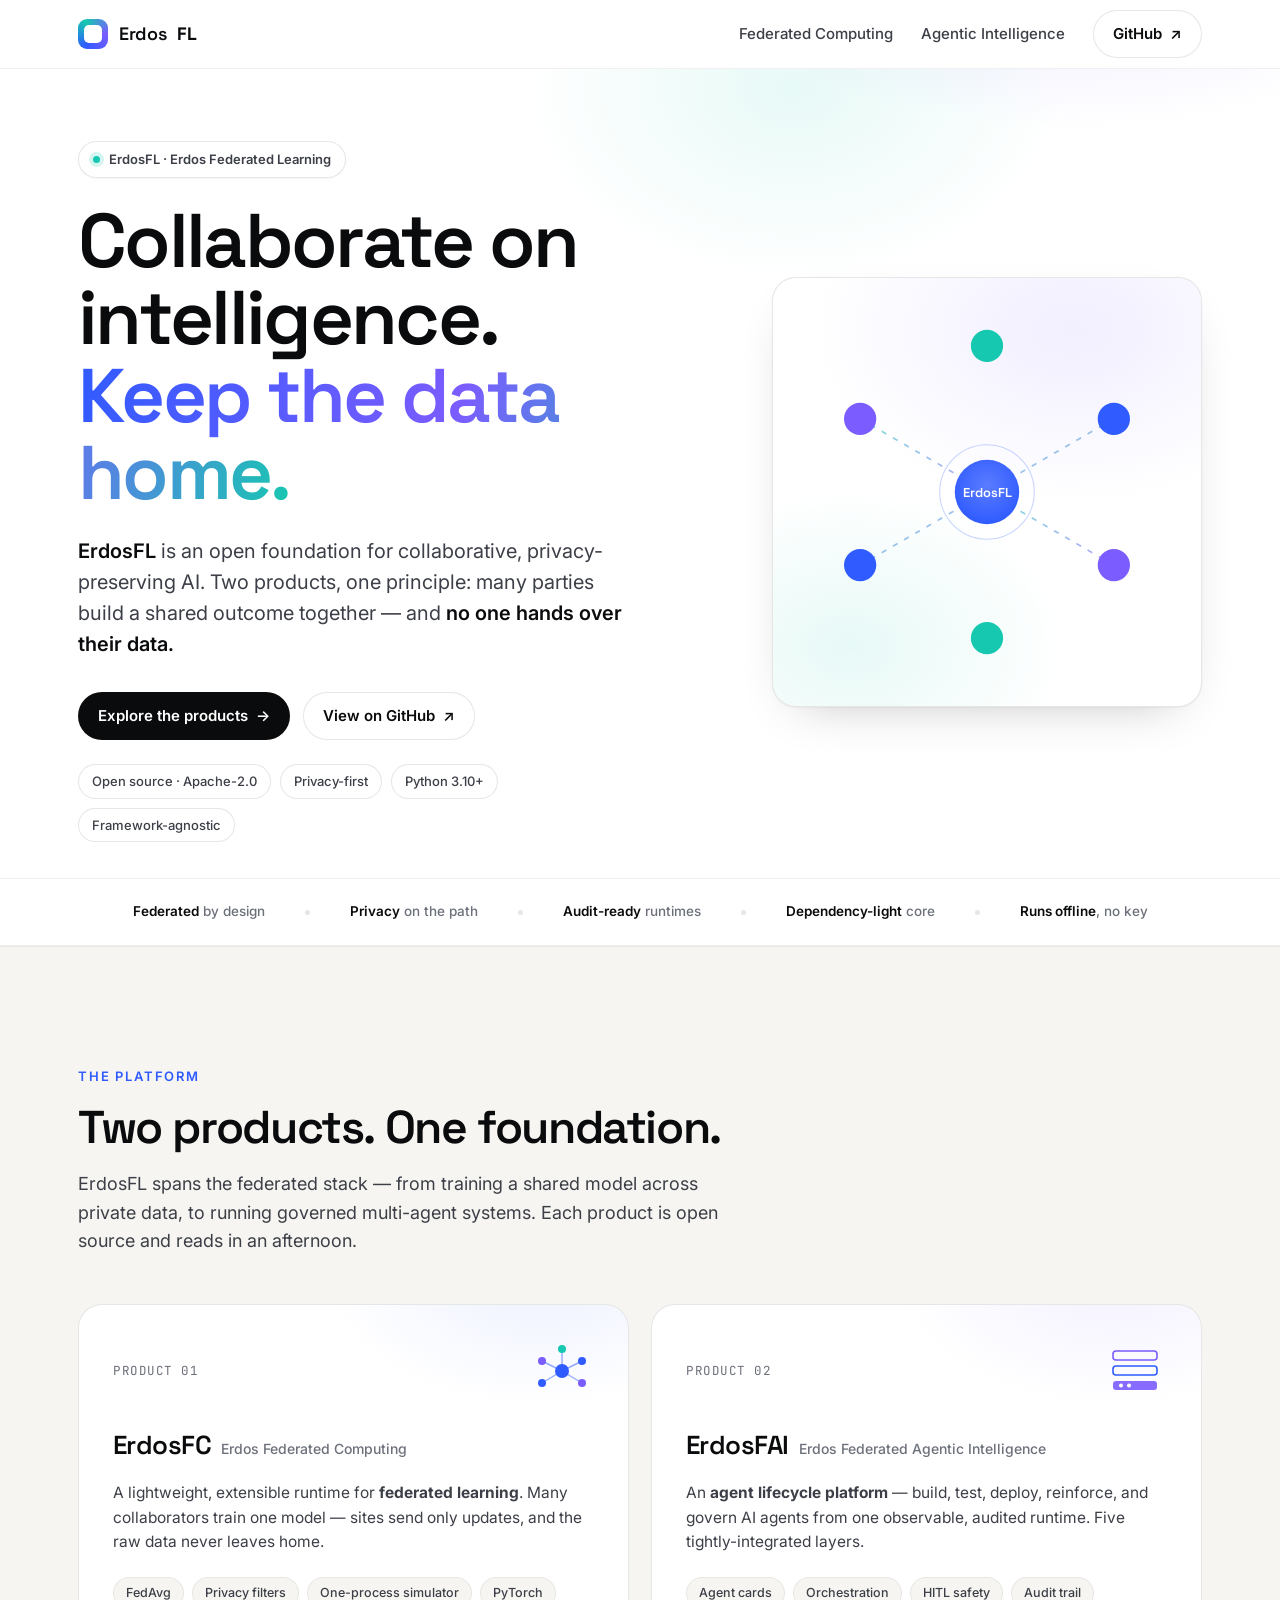
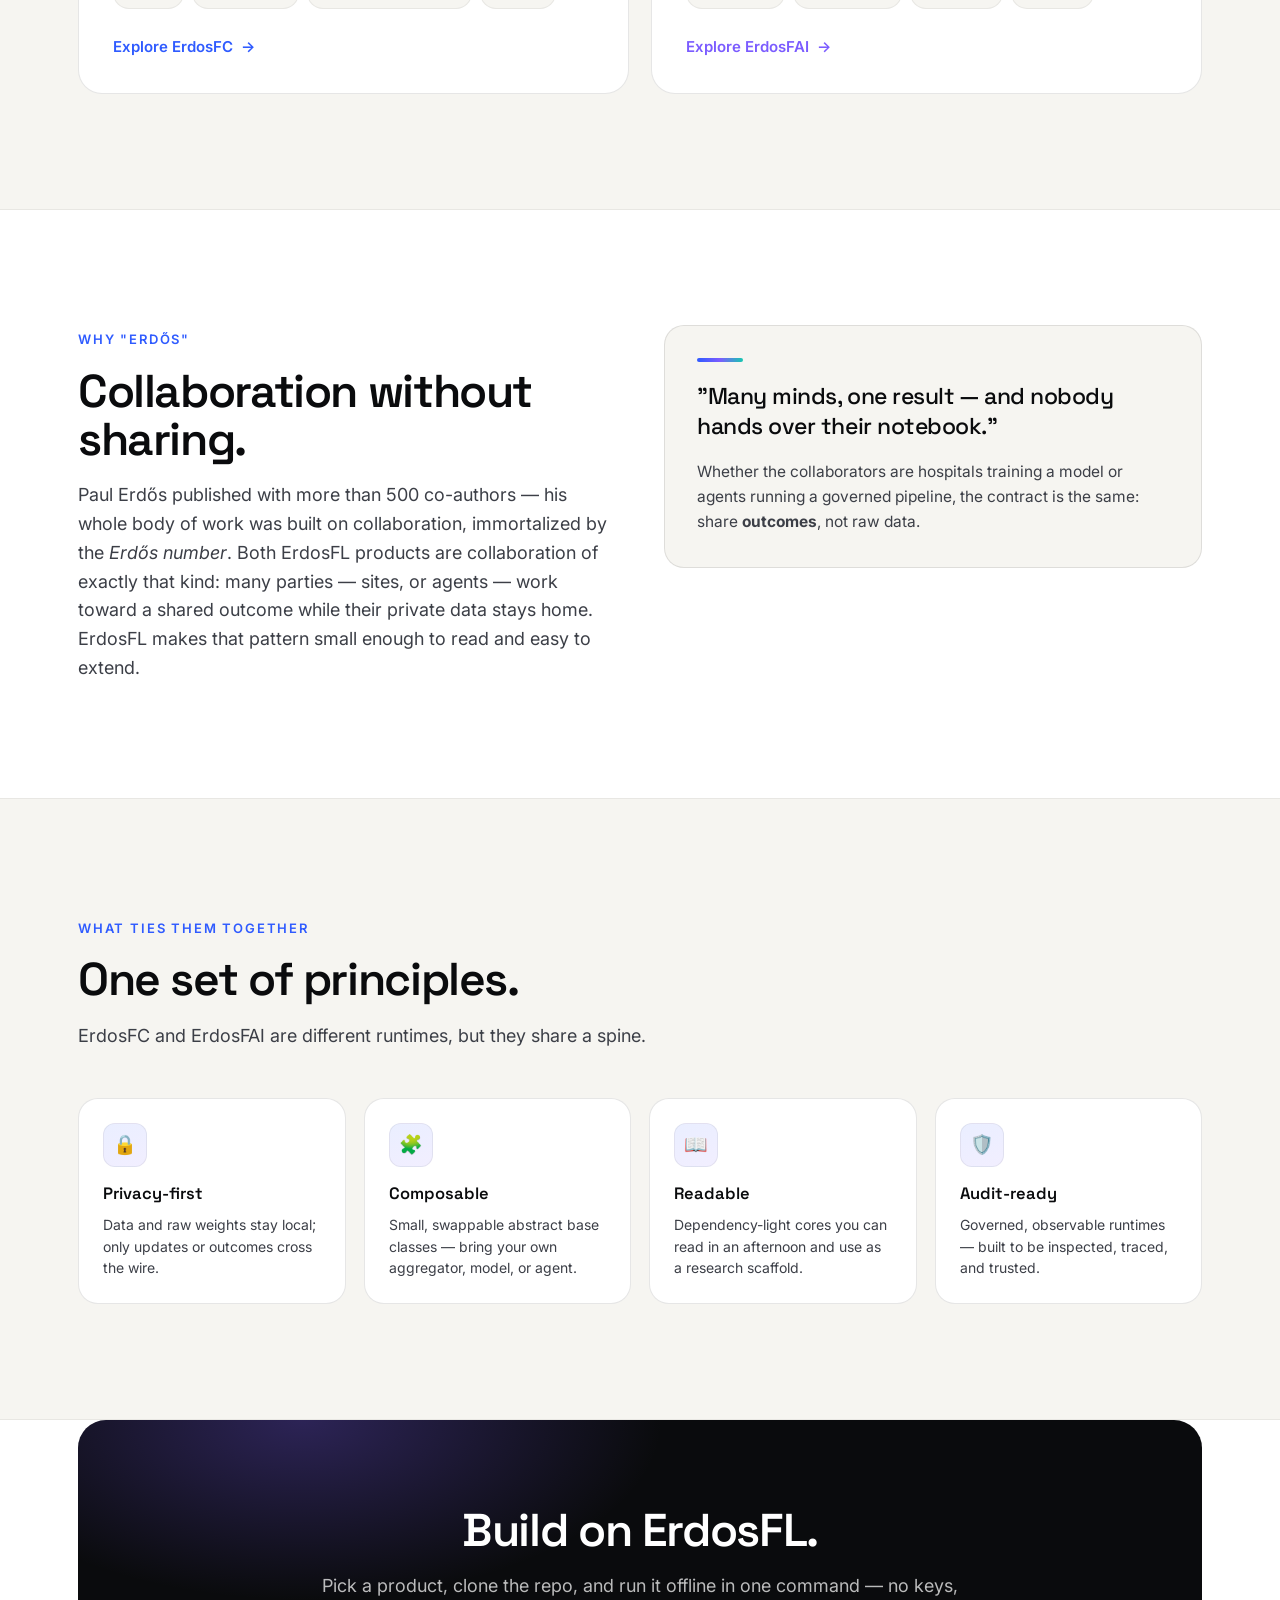
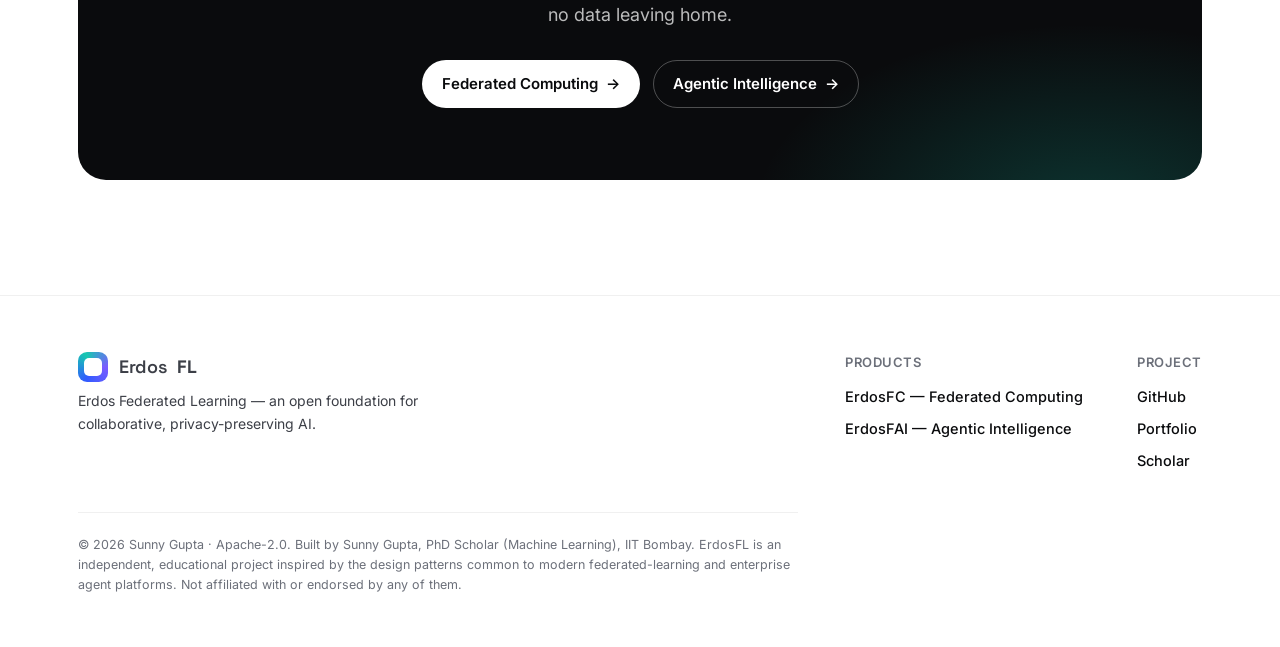
==== web-home/index.html @ 4551e3f7 "Unify the sites under one ErdosFL umbrella Restructure the two standalone sites into a single ErdosF" ====
<!DOCTYPE html>
<html lang="en">
<head>
<meta charset="utf-8">
<meta name="viewport" content="width=device-width, initial-scale=1">
<title>ErdosFL — Erdos Federated Learning · collaborative, privacy-preserving AI</title>
<meta name="description" content="ErdosFL (Erdos Federated Learning) is an open platform for collaborative, privacy-preserving AI. Two products: ErdosFC, a federated-learning runtime, and ErdosFAI, an agentic-intelligence platform. By Sunny Gupta.">
<link rel="preconnect" href="https://fonts.googleapis.com">
<link rel="preconnect" href="https://fonts.gstatic.com" crossorigin>
<link href="https://fonts.googleapis.com/css2?family=Inter:wght@400;500;600;700&family=Space+Grotesk:wght@400;500;600;700&family=JetBrains+Mono:wght@400;500&display=swap" rel="stylesheet">
<style>
  :root{
    --bg:#ffffff; --paper:#f6f5f1; --paper2:#efeee9;
    --ink:#0a0b0d; --ink2:#3c3f47; --muted:#6c707a;
    --line:rgba(10,11,13,.10); --line2:rgba(10,11,13,.06);
    --code:#0c0e16; --code-ink:#dbe3ff;
    --g1:#2f5bff; --g2:#7b5cff; --g3:#16c8b0;
    --maxw:1180px; --radius:20px;
    --shadow:0 1px 2px rgba(10,11,13,.04),0 18px 50px -28px rgba(10,11,13,.30);
  }
  *{box-sizing:border-box}
  html{scroll-behavior:smooth;-webkit-text-size-adjust:100%}
  body{
    margin:0; background:var(--bg); color:var(--ink);
    font-family:Inter,system-ui,-apple-system,"Segoe UI",Roboto,sans-serif;
    line-height:1.6; font-size:17px; -webkit-font-smoothing:antialiased; text-rendering:optimizeLegibility;
  }
  a{color:inherit;text-decoration:none}
  ::selection{background:rgba(47,91,255,.18)}
  .wrap{max-width:var(--maxw);margin:0 auto;padding:0 28px}
  code,kbd{font-family:"JetBrains Mono",ui-monospace,SFMono-Regular,Menlo,monospace}
  h1,h2,h3,.brand{font-family:"Space Grotesk",Inter,sans-serif}

  /* nav */
  nav{position:sticky;top:0;z-index:40;background:rgba(255,255,255,.72);
      backdrop-filter:saturate(180%) blur(14px);border-bottom:1px solid var(--line2)}
  .nav{display:flex;align-items:center;justify-content:space-between;height:68px}
  .brand{display:flex;align-items:center;gap:11px;font-weight:600;font-size:18px;letter-spacing:-.02em}
  .brand .mark{width:30px;height:30px;border-radius:9px;position:relative;overflow:hidden;
     background:conic-gradient(from 210deg,var(--g1),var(--g3),var(--g2),var(--g1))}
  .brand .mark::after{content:"";position:absolute;inset:6px;border-radius:5px;background:#fff}
  .brand b{font-weight:700}
  .nav-links{display:flex;gap:28px;align-items:center;font-size:15px;color:var(--ink2);font-weight:500}
  .nav-links a:not(.btn):hover{color:var(--ink)}
  .nav-links a.active{color:var(--ink)}
  .btn{display:inline-flex;align-items:center;gap:8px;padding:11px 19px;border-radius:999px;
     font-weight:600;font-size:15px;transition:.18s ease;cursor:pointer;border:1px solid transparent;font-family:Inter,sans-serif}
  .btn .arr{transition:transform .18s ease}
  .btn:hover .arr{transform:translateX(3px)}
  .btn.primary{background:var(--ink);color:#fff}
  .btn.primary:hover{background:#23262e;transform:translateY(-1px);box-shadow:0 12px 24px -10px rgba(10,11,13,.5)}
  .btn.ghost{border-color:var(--line);color:var(--ink);background:#fff}
  .btn.ghost:hover{border-color:var(--ink);background:var(--paper)}

  /* hero */
  header.hero{position:relative;overflow:hidden;padding:72px 0 36px}
  .hero::before{content:"";position:absolute;inset:-20% -10% auto -10%;height:600px;z-index:-1;
     background:radial-gradient(620px 320px at 78% 4%,rgba(123,92,255,.16),transparent 62%),
                radial-gradient(560px 320px at 8% -4%,rgba(47,91,255,.12),transparent 60%),
                radial-gradient(420px 300px at 60% 30%,rgba(22,200,176,.10),transparent 64%)}
  .hero-grid{display:grid;grid-template-columns:1.08fr .92fr;gap:56px;align-items:center}
  .pill{display:inline-flex;align-items:center;gap:9px;font-size:13px;font-weight:600;color:var(--ink2);
     background:#fff;border:1px solid var(--line);padding:7px 14px;border-radius:999px;box-shadow:var(--shadow)}
  .pill .d{width:7px;height:7px;border-radius:50%;background:var(--g3);box-shadow:0 0 0 4px rgba(22,200,176,.18)}
  h1{font-size:clamp(42px,6.4vw,76px);line-height:1.02;margin:24px 0 0;font-weight:600;letter-spacing:-.035em}
  h1 .grad{background:linear-gradient(108deg,var(--g1),var(--g2) 55%,var(--g3));
     -webkit-background-clip:text;background-clip:text;color:transparent}
  .lede{font-size:clamp(17px,2vw,20px);color:var(--ink2);max-width:560px;margin:24px 0 0;line-height:1.55}
  .lede strong{color:var(--ink);font-weight:600}
  .cta{display:flex;gap:13px;flex-wrap:wrap;margin:32px 0 0}
  .badges{display:flex;gap:9px;margin-top:24px;flex-wrap:wrap}
  .badge{font-size:13px;font-weight:500;color:var(--ink2);background:#fff;border:1px solid var(--line);border-radius:999px;padding:6px 13px}

  /* hero figure */
  .figure{position:relative;aspect-ratio:1/1;max-width:430px;width:100%;margin-left:auto}
  .figure .card3d{position:absolute;inset:0;border-radius:24px;background:#fff;border:1px solid var(--line);box-shadow:var(--shadow);overflow:hidden}
  .figure .card3d::before{content:"";position:absolute;inset:0;
     background:radial-gradient(420px 280px at 70% 12%,rgba(123,92,255,.10),transparent 62%),
                radial-gradient(360px 260px at 18% 86%,rgba(22,200,176,.10),transparent 60%)}
  .figure svg{position:absolute;inset:0;width:100%;height:100%}
  .pulse{transform-origin:center;animation:pulse 3.4s ease-in-out infinite}
  @keyframes pulse{0%,100%{opacity:.45}50%{opacity:1}}
  .edge{stroke:url(#eg);stroke-width:1.6;opacity:.55;stroke-dasharray:5 7;animation:flow 8s linear infinite}
  @keyframes flow{to{stroke-dashoffset:-120}}

  /* strip */
  .strip{border-top:1px solid var(--line2);border-bottom:1px solid var(--line2);background:var(--bg)}
  .strip .wrap{display:flex;flex-wrap:wrap;gap:14px 40px;align-items:center;justify-content:center;
     padding:22px 28px;color:var(--muted);font-size:13.5px;font-weight:500}
  .strip b{color:var(--ink);font-weight:600}
  .strip .sep{width:5px;height:5px;border-radius:50%;background:var(--line)}

  /* sections */
  section{padding:clamp(72px,9vw,118px) 0}
  .eyebrow{display:inline-block;color:var(--g1);font-weight:600;font-size:13px;letter-spacing:.14em;text-transform:uppercase}
  h2{font-size:clamp(28px,4vw,46px);margin:14px 0 0;font-weight:600;letter-spacing:-.03em;line-height:1.05}
  .sub{color:var(--ink2);max-width:660px;margin:18px 0 0;font-size:clamp(16px,1.6vw,18px);line-height:1.6}

  /* products */
  #products{background:var(--paper);border-top:1px solid var(--line2);border-bottom:1px solid var(--line2)}
  .prod-grid{display:grid;grid-template-columns:1fr 1fr;gap:22px;margin-top:48px}
  .product{background:#fff;border:1px solid var(--line);border-radius:24px;padding:34px;display:flex;flex-direction:column;
     transition:.2s ease;position:relative;overflow:hidden}
  .product:hover{transform:translateY(-5px);box-shadow:var(--shadow)}
  .product .glow{position:absolute;inset:0;opacity:.7;pointer-events:none}
  .p-fc .glow{background:radial-gradient(360px 220px at 84% -8%,rgba(47,91,255,.12),transparent 60%)}
  .p-fai .glow{background:radial-gradient(360px 220px at 84% -8%,rgba(123,92,255,.13),transparent 60%)}
  .product>*{position:relative}
  .p-top{display:flex;align-items:center;justify-content:space-between;gap:14px}
  .p-no{font-family:"JetBrains Mono",monospace;font-size:12.5px;color:var(--muted);letter-spacing:.04em}
  .p-vis{width:64px;height:64px}
  .p-name{display:flex;align-items:baseline;gap:10px;margin-top:22px;flex-wrap:wrap}
  .p-name h3{font-size:26px;font-weight:600;letter-spacing:-.02em;margin:0}
  .p-name .full{color:var(--muted);font-size:14px;font-weight:500}
  .product p{color:var(--ink2);font-size:15.5px;line-height:1.6;margin:14px 0 0}
  .p-tags{display:flex;flex-wrap:wrap;gap:8px;margin:22px 0 0}
  .p-tags span{font-size:12.5px;font-weight:500;color:var(--ink2);background:var(--paper);border:1px solid var(--line2);border-radius:999px;padding:5px 12px}
  .p-cta{margin-top:26px;display:inline-flex;align-items:center;gap:8px;font-weight:600;font-size:15px;color:var(--ink)}
  .p-cta .arr{transition:transform .18s ease}
  .product:hover .p-cta .arr{transform:translateX(4px)}
  .p-cta.fc{color:var(--g1)} .p-cta.fai{color:var(--g2)}

  /* why */
  .two{display:grid;grid-template-columns:1fr 1fr;gap:48px;align-items:start}
  .why-quote{background:var(--paper);border:1px solid var(--line);border-radius:var(--radius);padding:32px}
  .why-quote blockquote{margin:0;font-family:"Space Grotesk",sans-serif;font-size:23px;line-height:1.3;letter-spacing:-.02em;font-weight:500}
  .why-quote .bar{width:46px;height:4px;border-radius:4px;margin-bottom:20px;background:linear-gradient(90deg,var(--g1),var(--g2),var(--g3))}
  .why-quote p{margin:18px 0 0;color:var(--ink2);font-size:15.5px;line-height:1.6}
  em{font-style:italic}

  /* principles */
  #principles{background:var(--paper);border-top:1px solid var(--line2);border-bottom:1px solid var(--line2)}
  .grid4{display:grid;grid-template-columns:repeat(4,1fr);gap:18px;margin-top:48px}
  .pcard{background:#fff;border:1px solid var(--line);border-radius:var(--radius);padding:24px;transition:.2s}
  .pcard:hover{transform:translateY(-4px);box-shadow:var(--shadow)}
  .pcard .ic{width:44px;height:44px;border-radius:12px;display:grid;place-items:center;margin-bottom:14px;font-size:19px;
     background:linear-gradient(160deg,rgba(47,91,255,.10),rgba(123,92,255,.10));border:1px solid var(--line2)}
  .pcard h3{margin:0 0 6px;font-size:16.5px;font-weight:600}
  .pcard p{margin:0;color:var(--ink2);font-size:14px;line-height:1.55}

  /* CTA band */
  .band{position:relative;overflow:hidden;background:var(--ink);color:#fff;border-radius:28px;padding:clamp(44px,6vw,72px);text-align:center}
  .band::before{content:"";position:absolute;inset:0;
     background:radial-gradient(600px 300px at 20% 0%,rgba(123,92,255,.30),transparent 60%),
                radial-gradient(560px 320px at 90% 110%,rgba(22,200,176,.22),transparent 60%)}
  .band>*{position:relative}
  .band h2{color:#fff}
  .band .sub{color:rgba(255,255,255,.72);margin-left:auto;margin-right:auto}
  .band .cta{justify-content:center;margin-top:30px}
  .band .btn.ghost{background:transparent;border-color:rgba(255,255,255,.28);color:#fff}
  .band .btn.ghost:hover{background:rgba(255,255,255,.10);border-color:rgba(255,255,255,.5)}
  .band .btn.primary{background:#fff;color:var(--ink)}
  .band .btn.primary:hover{background:#f0f0f0}

  /* footer */
  footer{border-top:1px solid var(--line2);padding:56px 0 40px;color:var(--ink2);font-size:14.5px}
  .foot{display:flex;justify-content:space-between;gap:24px;flex-wrap:wrap;align-items:flex-start}
  .foot .fb b{font-family:"Space Grotesk",sans-serif;font-weight:700}
  .foot .fb p{margin:8px 0 0;color:var(--ink2);max-width:380px;font-size:14px}
  .foot-cols{display:flex;gap:54px;flex-wrap:wrap}
  .foot-col h4{margin:0 0 12px;font-size:13px;letter-spacing:.04em;color:var(--muted);font-weight:600;text-transform:uppercase}
  .foot-col a{display:block;color:var(--ink);font-weight:500;margin-bottom:9px}
  .foot-col a:hover{color:var(--g1)}
  .disclaimer{font-size:12.5px;color:var(--muted);margin-top:30px;max-width:720px;line-height:1.6;border-top:1px solid var(--line2);padding-top:22px}

  @media(max-width:900px){
    .hero-grid{grid-template-columns:1fr;gap:40px}.figure{order:-1;max-width:320px;margin:0 auto}
    .prod-grid{grid-template-columns:1fr}.two{grid-template-columns:1fr;gap:28px}.grid4{grid-template-columns:1fr 1fr}
    .nav-links a:not(.btn){display:none}
  }
  @media(max-width:560px){.grid4{grid-template-columns:1fr}.wrap{padding:0 20px}}
  @media(prefers-reduced-motion:reduce){*{animation:none!important}}
</style>
</head>
<body>

<nav><div class="wrap nav">
  <a class="brand" href="./"><span class="mark"></span> Erdos<b>FL</b></a>
  <div class="nav-links">
    <a href="fc/">Federated Computing</a>
    <a href="fai/">Agentic Intelligence</a>
    <a class="btn ghost" href="https://github.com/sunnyinAI/ErdosFC" target="_blank" rel="noopener">GitHub <span class="arr">↗</span></a>
  </div>
</div></nav>

<a id="top"></a>
<header class="hero"><div class="wrap hero-grid">
  <div>
    <span class="pill"><span class="d"></span> ErdosFL · Erdos Federated Learning</span>
    <h1>Collaborate on intelligence.<br><span class="grad">Keep the data home.</span></h1>
    <p class="lede"><strong>ErdosFL</strong> is an open foundation for collaborative, privacy-preserving AI.
       Two products, one principle: many parties build a shared outcome together — and
       <strong>no one hands over their data.</strong></p>
    <div class="cta">
      <a class="btn primary" href="#products">Explore the products <span class="arr">→</span></a>
      <a class="btn ghost" href="https://github.com/sunnyinAI/ErdosFC" target="_blank" rel="noopener">View on GitHub <span class="arr">↗</span></a>
    </div>
    <div class="badges">
      <span class="badge">Open source · Apache-2.0</span>
      <span class="badge">Privacy-first</span>
      <span class="badge">Python 3.10+</span>
      <span class="badge">Framework-agnostic</span>
    </div>
  </div>

  <div class="figure" aria-hidden="true">
    <div class="card3d"></div>
    <svg viewBox="0 0 400 400">
      <defs>
        <linearGradient id="eg" x1="0" y1="0" x2="1" y2="1">
          <stop offset="0" stop-color="#16c8b0"/><stop offset="1" stop-color="#7b5cff"/>
        </linearGradient>
        <radialGradient id="srv" cx="50%" cy="40%" r="60%">
          <stop offset="0" stop-color="#5b7cff"/><stop offset="1" stop-color="#2f5bff"/>
        </radialGradient>
      </defs>
      <g class="edges">
        <line class="edge" x1="200" y1="200" x2="200" y2="64"/>
        <line class="edge" x1="200" y1="200" x2="318" y2="132"/>
        <line class="edge" x1="200" y1="200" x2="318" y2="268"/>
        <line class="edge" x1="200" y1="200" x2="200" y2="336"/>
        <line class="edge" x1="200" y1="200" x2="82"  y2="268"/>
        <line class="edge" x1="200" y1="200" x2="82"  y2="132"/>
      </g>
      <g>
        <circle class="pulse" cx="200" cy="64"  r="15" fill="#16c8b0"/>
        <circle class="pulse" cx="318" cy="132" r="15" fill="#2f5bff" style="animation-delay:.5s"/>
        <circle class="pulse" cx="318" cy="268" r="15" fill="#7b5cff" style="animation-delay:1s"/>
        <circle class="pulse" cx="200" cy="336" r="15" fill="#16c8b0" style="animation-delay:1.5s"/>
        <circle class="pulse" cx="82"  cy="268" r="15" fill="#2f5bff" style="animation-delay:2s"/>
        <circle class="pulse" cx="82"  cy="132" r="15" fill="#7b5cff" style="animation-delay:2.5s"/>
      </g>
      <circle cx="200" cy="200" r="30" fill="url(#srv)"/>
      <circle cx="200" cy="200" r="44" fill="none" stroke="#2f5bff" stroke-opacity=".25"/>
      <text x="200" y="205" text-anchor="middle" font-size="12" fill="#fff" font-family="Space Grotesk,Inter" font-weight="600">ErdosFL</text>
    </svg>
  </div>
</div></header>

<div class="strip"><div class="wrap">
  <span><b>Federated</b> by design</span><span class="sep"></span>
  <span><b>Privacy</b> on the path</span><span class="sep"></span>
  <span><b>Audit-ready</b> runtimes</span><span class="sep"></span>
  <span><b>Dependency-light</b> core</span><span class="sep"></span>
  <span><b>Runs offline</b>, no key</span>
</div></div>

<section id="products"><div class="wrap">
  <span class="eyebrow">The platform</span>
  <h2>Two products. One foundation.</h2>
  <p class="sub">ErdosFL spans the federated stack — from training a shared model across private
  data, to running governed multi-agent systems. Each product is open source and reads in an afternoon.</p>

  <div class="prod-grid">
    <a class="product p-fc" href="fc/">
      <div class="glow"></div>
      <div class="p-top">
        <span class="p-no">PRODUCT 01</span>
        <svg class="p-vis" viewBox="0 0 64 64" aria-hidden="true">
          <g stroke="#2f5bff" stroke-width="1.4" opacity=".5">
            <line x1="32" y1="32" x2="32" y2="10"/><line x1="32" y1="32" x2="52" y2="22"/>
            <line x1="32" y1="32" x2="52" y2="44"/><line x1="32" y1="32" x2="12" y2="44"/><line x1="32" y1="32" x2="12" y2="22"/>
          </g>
          <circle cx="32" cy="10" r="4" fill="#16c8b0"/><circle cx="52" cy="22" r="4" fill="#2f5bff"/>
          <circle cx="52" cy="44" r="4" fill="#7b5cff"/><circle cx="12" cy="44" r="4" fill="#2f5bff"/><circle cx="12" cy="22" r="4" fill="#7b5cff"/>
          <circle cx="32" cy="32" r="7" fill="#2f5bff"/>
        </svg>
      </div>
      <div class="p-name"><h3>ErdosFC</h3><span class="full">Erdos Federated Computing</span></div>
      <p>A lightweight, extensible runtime for <strong>federated learning</strong>. Many collaborators
         train one model — sites send only updates, and the raw data never leaves home.</p>
      <div class="p-tags"><span>FedAvg</span><span>Privacy filters</span><span>One-process simulator</span><span>PyTorch</span></div>
      <span class="p-cta fc">Explore ErdosFC <span class="arr">→</span></span>
    </a>

    <a class="product p-fai" href="fai/">
      <div class="glow"></div>
      <div class="p-top">
        <span class="p-no">PRODUCT 02</span>
        <svg class="p-vis" viewBox="0 0 64 64" aria-hidden="true">
          <rect x="10" y="12" width="44" height="9" rx="3" fill="none" stroke="#7b5cff" stroke-width="1.6"/>
          <rect x="10" y="27" width="44" height="9" rx="3" fill="none" stroke="#2f5bff" stroke-width="1.6"/>
          <rect x="10" y="42" width="44" height="9" rx="3" fill="#7b5cff" opacity=".9"/>
          <circle cx="18" cy="46.5" r="2" fill="#fff"/><circle cx="26" cy="46.5" r="2" fill="#fff"/>
        </svg>
      </div>
      <div class="p-name"><h3>ErdosFAI</h3><span class="full">Erdos Federated Agentic Intelligence</span></div>
      <p>An <strong>agent lifecycle platform</strong> — build, test, deploy, reinforce, and govern AI
         agents from one observable, audited runtime. Five tightly-integrated layers.</p>
      <div class="p-tags"><span>Agent cards</span><span>Orchestration</span><span>HITL safety</span><span>Audit trail</span></div>
      <span class="p-cta fai">Explore ErdosFAI <span class="arr">→</span></span>
    </a>
  </div>
</div></section>

<section id="why"><div class="wrap two">
  <div>
    <span class="eyebrow">Why "Erdős"</span>
    <h2>Collaboration without sharing.</h2>
    <p class="sub">Paul Erdős published with more than 500 co-authors — his whole body of work was
    built on collaboration, immortalized by the <em>Erdős number</em>. Both ErdosFL products are
    collaboration of exactly that kind: many parties — sites, or agents — work toward a shared
    outcome while their private data stays home. ErdosFL makes that pattern small enough to read
    and easy to extend.</p>
  </div>
  <div class="why-quote">
    <div class="bar"></div>
    <blockquote>"Many minds, one result — and nobody hands over their notebook."</blockquote>
    <p>Whether the collaborators are hospitals training a model or agents running a governed
    pipeline, the contract is the same: share <strong>outcomes</strong>, not raw data.</p>
  </div>
</div></section>

<section id="principles"><div class="wrap">
  <span class="eyebrow">What ties them together</span>
  <h2>One set of principles.</h2>
  <p class="sub">ErdosFC and ErdosFAI are different runtimes, but they share a spine.</p>
  <div class="grid4">
    <div class="pcard"><div class="ic">🔒</div><h3>Privacy-first</h3><p>Data and raw weights stay local; only updates or outcomes cross the wire.</p></div>
    <div class="pcard"><div class="ic">🧩</div><h3>Composable</h3><p>Small, swappable abstract base classes — bring your own aggregator, model, or agent.</p></div>
    <div class="pcard"><div class="ic">📖</div><h3>Readable</h3><p>Dependency-light cores you can read in an afternoon and use as a research scaffold.</p></div>
    <div class="pcard"><div class="ic">🛡️</div><h3>Audit-ready</h3><p>Governed, observable runtimes — built to be inspected, traced, and trusted.</p></div>
  </div>
</div></section>

<section style="padding-top:0"><div class="wrap"><div class="band">
  <h2>Build on ErdosFL.</h2>
  <p class="sub">Pick a product, clone the repo, and run it offline in one command — no keys, no data leaving home.</p>
  <div class="cta">
    <a class="btn primary" href="fc/">Federated Computing <span class="arr">→</span></a>
    <a class="btn ghost" href="fai/">Agentic Intelligence <span class="arr">→</span></a>
  </div>
</div></div></section>

<footer><div class="wrap">
  <div class="foot">
    <div class="fb">
      <span class="brand"><span class="mark"></span> Erdos<b>FL</b></span>
      <p>Erdos Federated Learning — an open foundation for collaborative, privacy-preserving AI.</p>
    </div>
    <div class="foot-cols">
      <div class="foot-col">
        <h4>Products</h4>
        <a href="fc/">ErdosFC — Federated Computing</a>
        <a href="fai/">ErdosFAI — Agentic Intelligence</a>
      </div>
      <div class="foot-col">
        <h4>Project</h4>
        <a href="https://github.com/sunnyinAI/ErdosFC" target="_blank" rel="noopener">GitHub</a>
        <a href="https://sunnyinai.github.io" target="_blank" rel="noopener">Portfolio</a>
        <a href="https://scholar.google.com/citations?user=-I-B6DgAAAAJ&hl=en" target="_blank" rel="noopener">Scholar</a>
      </div>
    </div>
  </div>
  <p class="disclaimer">© 2026 Sunny Gupta · Apache-2.0. Built by Sunny Gupta, PhD Scholar (Machine Learning), IIT Bombay.
  ErdosFL is an independent, educational project inspired by the design patterns common to modern federated-learning
  and enterprise agent platforms. Not affiliated with or endorsed by any of them.</p>
</div></footer>

</body>
</html>
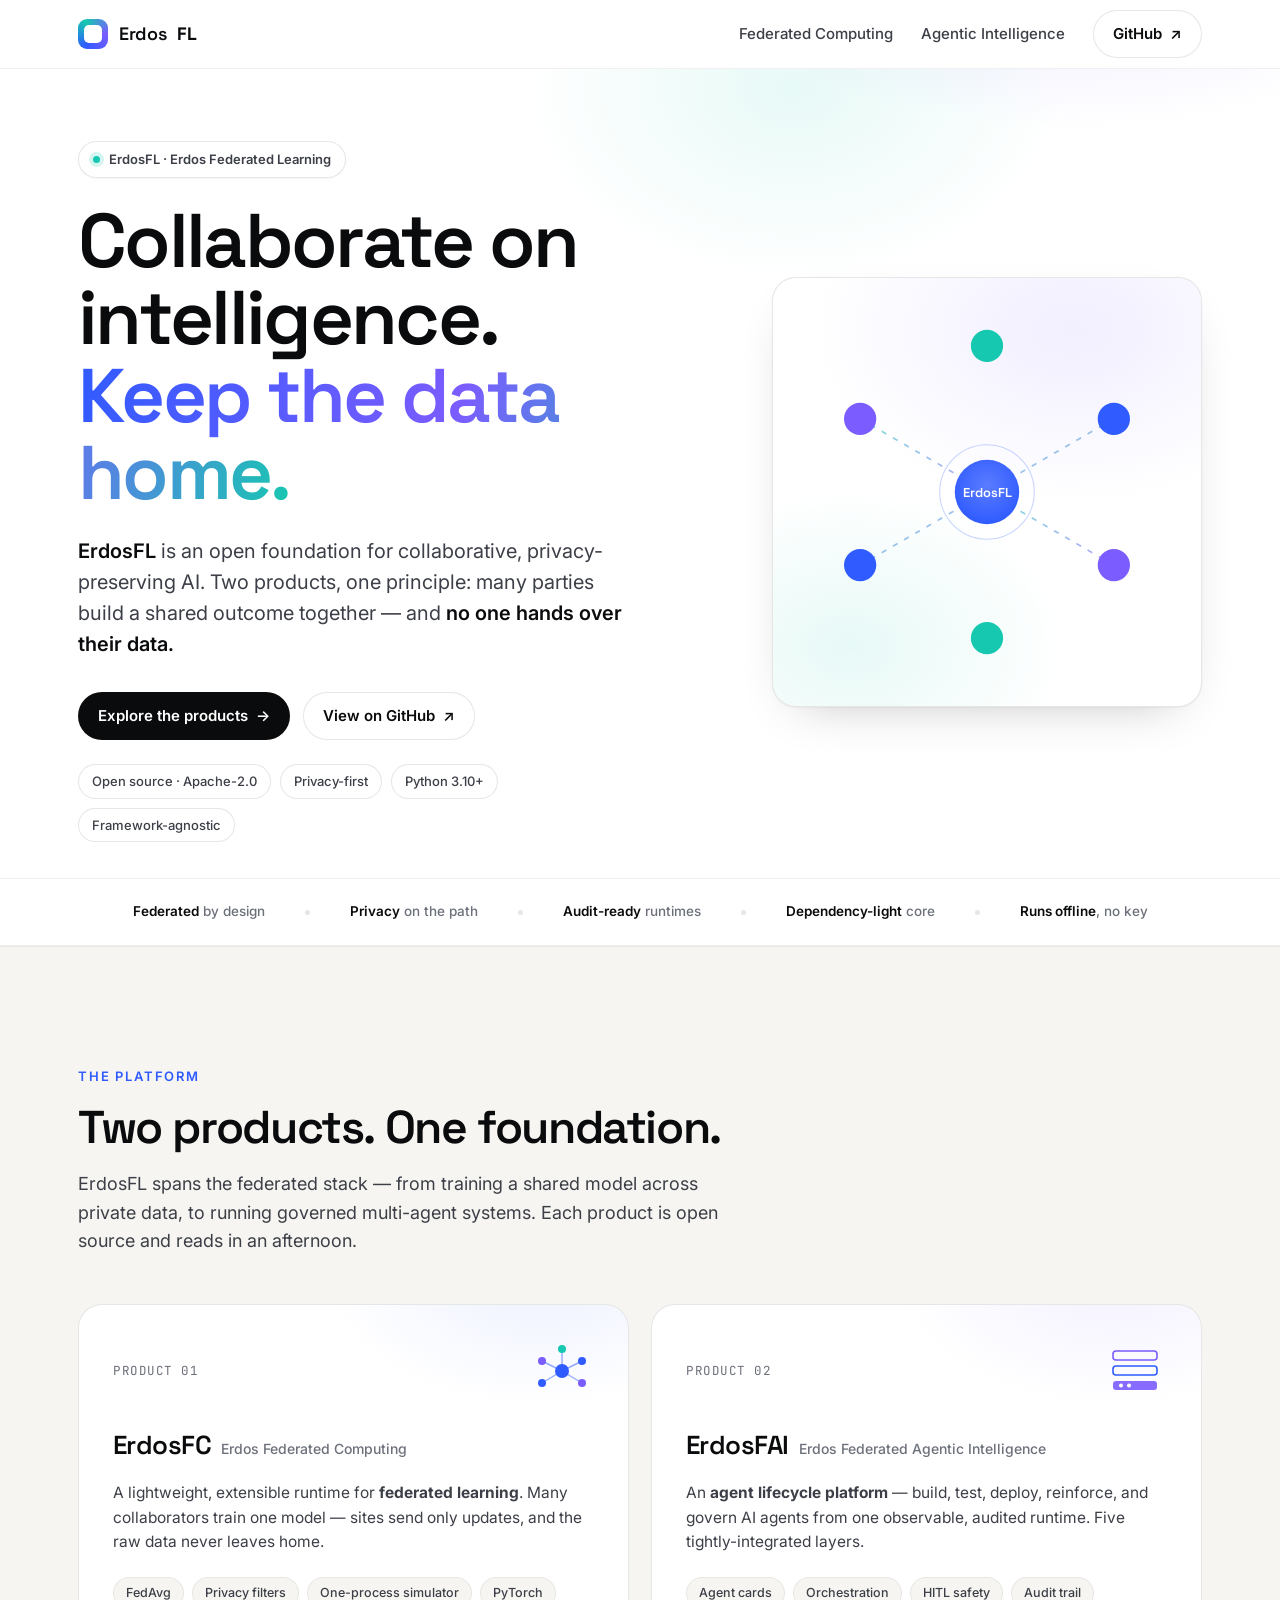
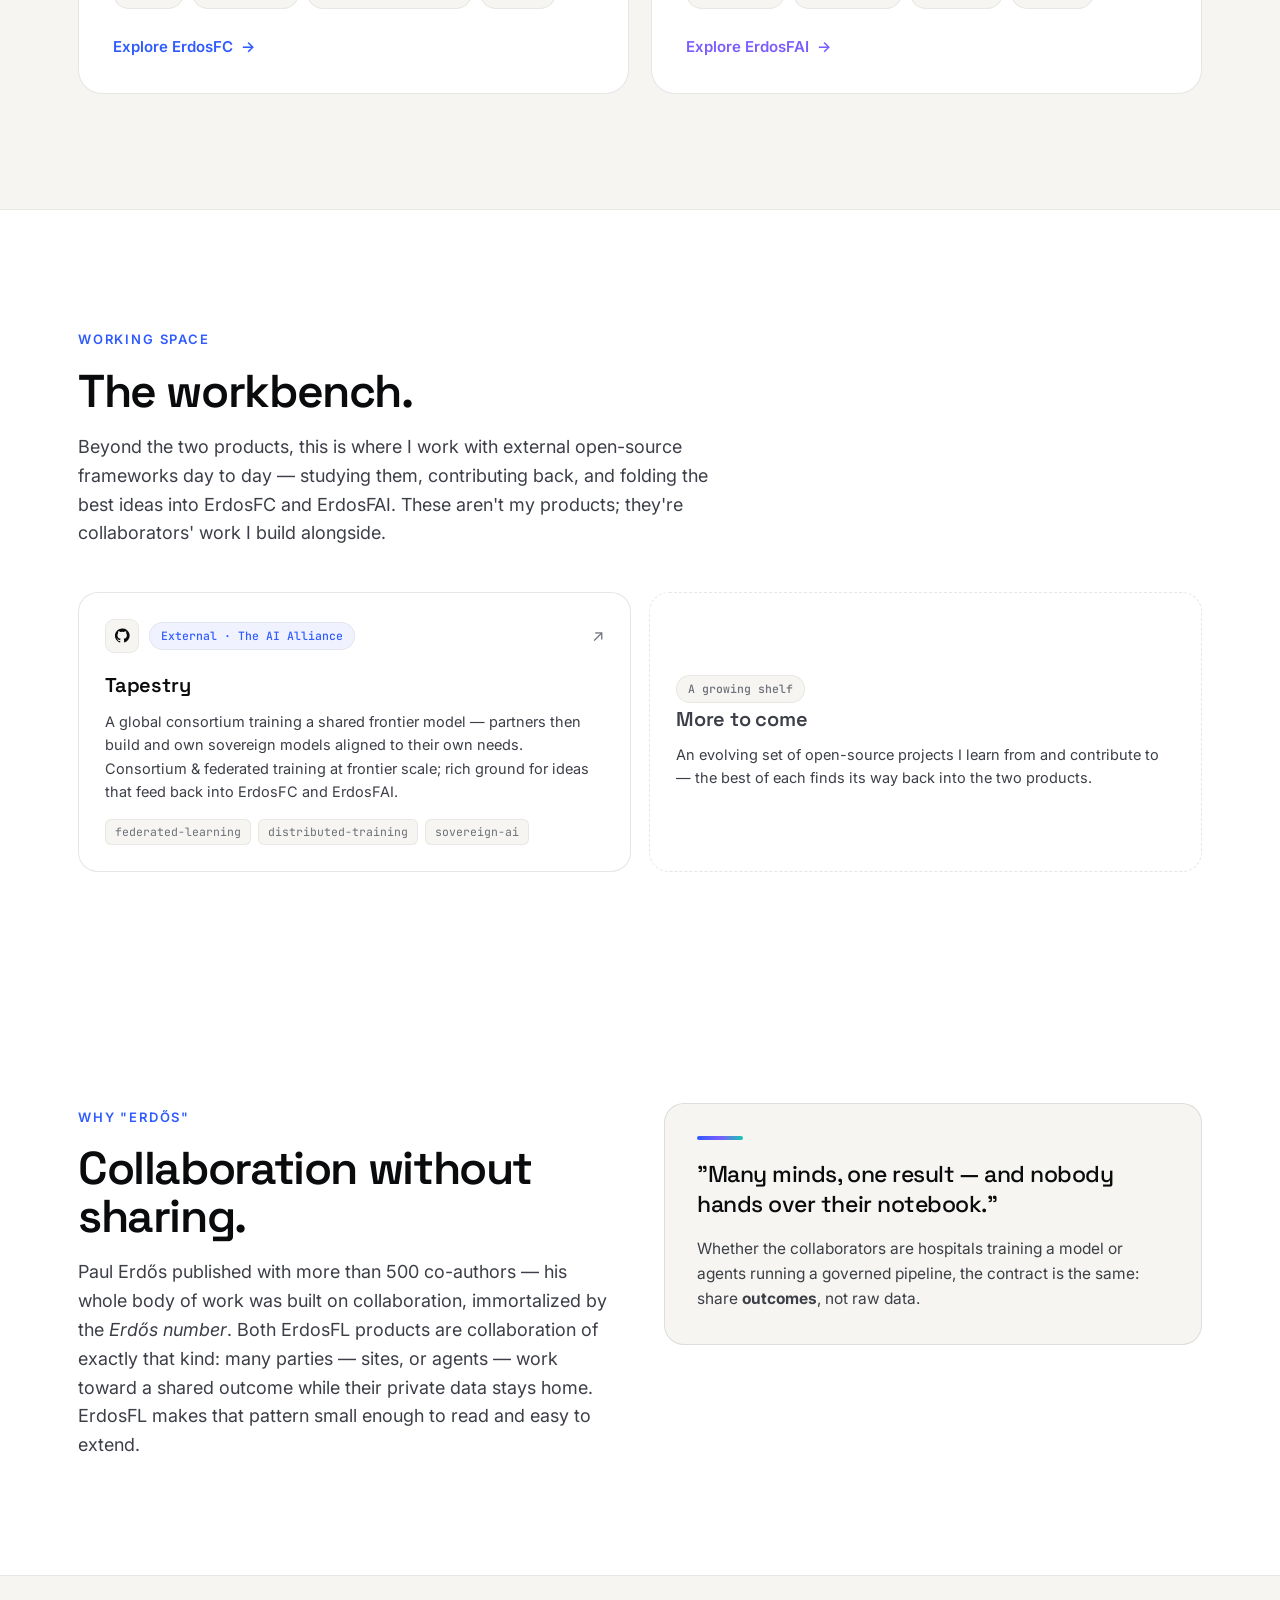
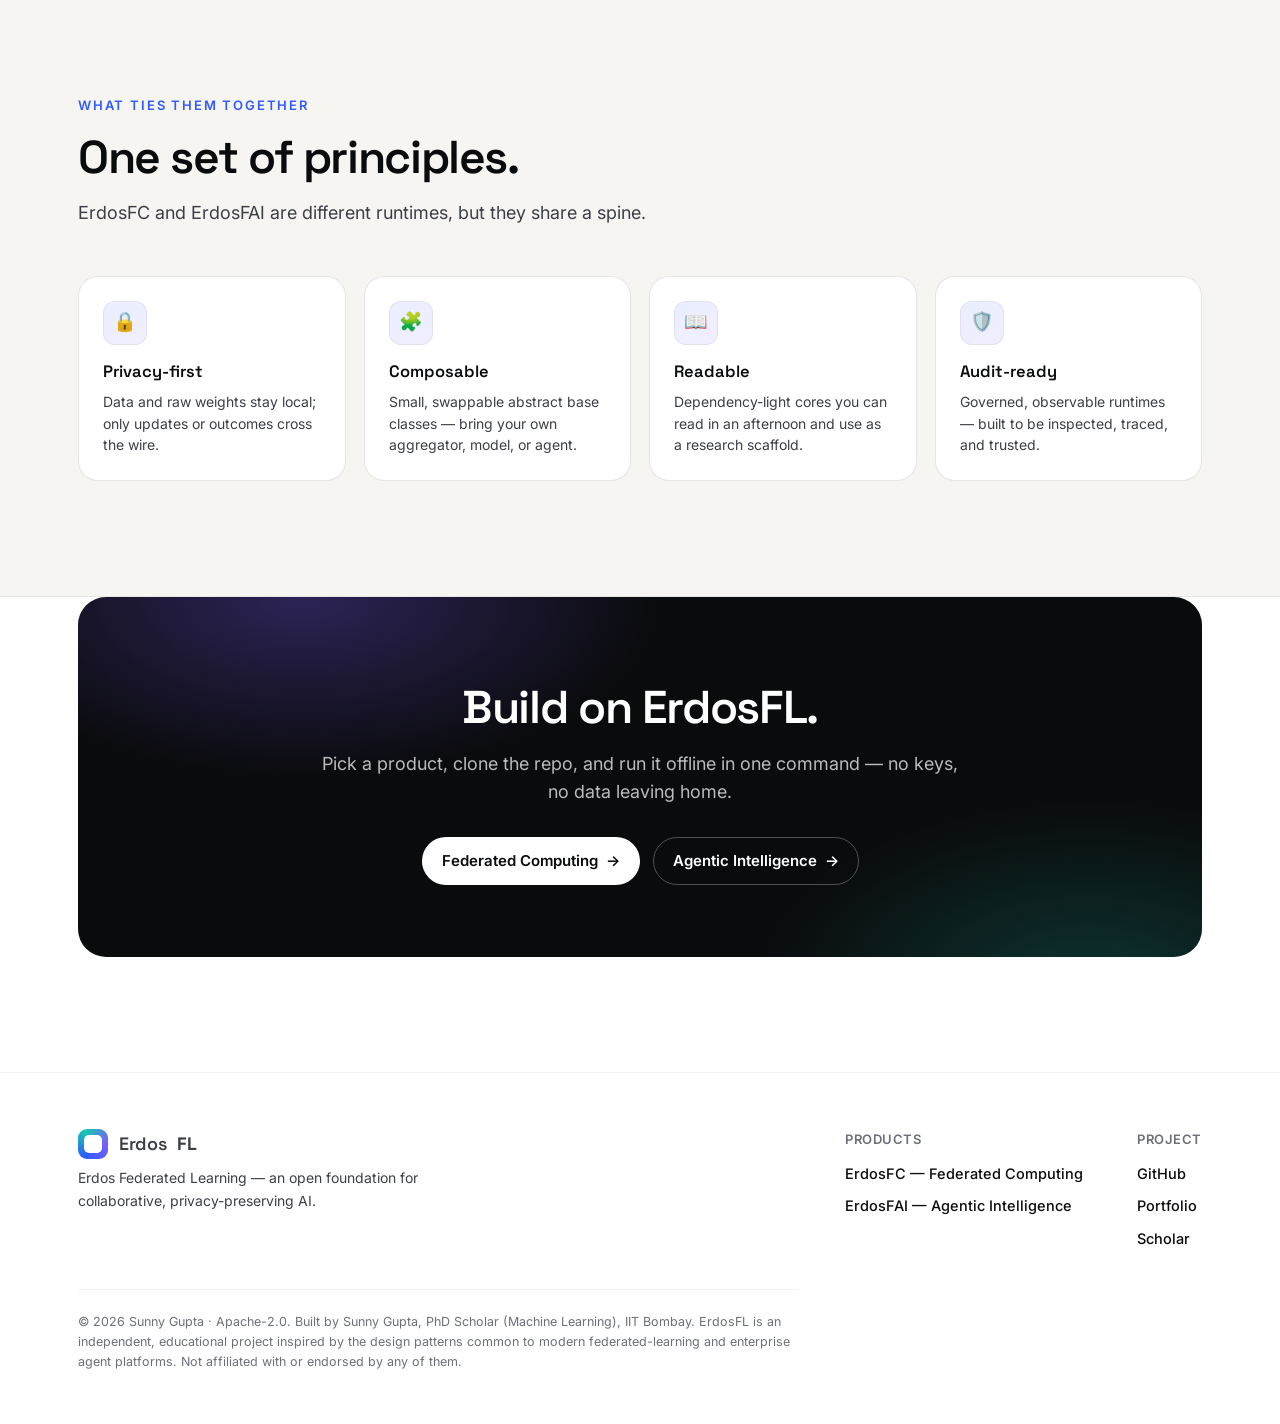
==== commit 43e5fb5e: "Add "Working space" section to the ErdosFL home A third space on the umbrella — not a product, but a" ====
--- a/web-home/index.html
+++ b/web-home/index.html
@@ -120,6 +120,25 @@
   .product:hover .p-cta .arr{transform:translateX(4px)}
   .p-cta.fc{color:var(--g1)} .p-cta.fai{color:var(--g2)}
 
+  /* workbench / working space */
+  .repo-grid{display:grid;grid-template-columns:1fr 1fr;gap:18px;margin-top:44px}
+  .repo{display:flex;flex-direction:column;background:#fff;border:1px solid var(--line);border-radius:var(--radius);padding:26px;transition:.2s ease;text-decoration:none}
+  a.repo:hover{transform:translateY(-4px);box-shadow:var(--shadow)}
+  .repo-top{display:flex;align-items:center;gap:10px}
+  .repo-mark{width:34px;height:34px;border-radius:9px;display:grid;place-items:center;background:var(--paper);border:1px solid var(--line2);color:var(--ink)}
+  .repo-mark svg{width:18px;height:18px}
+  .repo-tag{font-family:"JetBrains Mono",monospace;font-size:11.5px;font-weight:500;color:var(--g1);background:rgba(47,91,255,.07);border:1px solid var(--line2);border-radius:999px;padding:4px 11px}
+  .repo-tag.muted{color:var(--muted);background:var(--paper)}
+  .repo-arr{margin-left:auto;color:var(--muted);font-size:16px;transition:transform .18s ease}
+  a.repo:hover .repo-arr{transform:translate(2px,-2px);color:var(--ink)}
+  .repo h3{margin:16px 0 0;font-size:20px;font-weight:600;letter-spacing:-.01em}
+  .repo p{margin:9px 0 0;color:var(--ink2);font-size:14.5px;line-height:1.6}
+  .repo-tags{display:flex;flex-wrap:wrap;gap:7px;margin-top:16px}
+  .repo-tags span{font-family:"JetBrains Mono",monospace;font-size:11.5px;color:var(--muted);background:var(--paper);border:1px solid var(--line2);border-radius:6px;padding:3px 9px}
+  .repo--more{border-style:dashed;justify-content:center;background:transparent}
+  .repo--more h3{margin:0;color:var(--ink2)}
+  .repo--more p{margin-top:8px}
+
   /* why */
   .two{display:grid;grid-template-columns:1fr 1fr;gap:48px;align-items:start}
   .why-quote{background:var(--paper);border:1px solid var(--line);border-radius:var(--radius);padding:32px}
@@ -165,7 +184,7 @@
 
   @media(max-width:900px){
     .hero-grid{grid-template-columns:1fr;gap:40px}.figure{order:-1;max-width:320px;margin:0 auto}
-    .prod-grid{grid-template-columns:1fr}.two{grid-template-columns:1fr;gap:28px}.grid4{grid-template-columns:1fr 1fr}
+    .prod-grid{grid-template-columns:1fr}.repo-grid{grid-template-columns:1fr}.two{grid-template-columns:1fr;gap:28px}.grid4{grid-template-columns:1fr 1fr}
     .nav-links a:not(.btn){display:none}
   }
   @media(max-width:560px){.grid4{grid-template-columns:1fr}.wrap{padding:0 20px}}
@@ -293,6 +312,38 @@
   </div>
 </div></section>
 
+<section id="workbench"><div class="wrap">
+  <span class="eyebrow">Working space</span>
+  <h2>The workbench.</h2>
+  <p class="sub">Beyond the two products, this is where I work with external open-source
+  frameworks day to day — studying them, contributing back, and folding the best ideas into
+  ErdosFC and ErdosFAI. These aren't my products; they're collaborators' work I build alongside.</p>
+
+  <div class="repo-grid">
+    <a class="repo" href="https://github.com/The-AI-Alliance/tapestry" target="_blank" rel="noopener">
+      <div class="repo-top">
+        <span class="repo-mark" aria-hidden="true">
+          <svg viewBox="0 0 24 24"><path d="M12 2a9.5 9.5 0 0 0-3 18.5c.47.09.65-.2.65-.46v-1.6c-2.65.58-3.2-1.27-3.2-1.27-.43-1.09-1.05-1.38-1.05-1.38-.86-.6.07-.59.07-.59.95.07 1.45.99 1.45.99.85 1.48 2.23 1.05 2.78.8.09-.63.33-1.05.6-1.29-2.11-.24-4.33-1.08-4.33-4.8 0-1.06.38-1.93 1-2.61-.1-.24-.44-1.2.1-2.5 0 0 .82-.26 2.7 1a9.3 9.3 0 0 1 4.9 0c1.88-1.26 2.7-1 2.7-1 .54 1.3.2 2.26.1 2.5.62.68 1 1.55 1 2.6 0 3.73-2.22 4.57-4.34 4.81.34.3.64.88.64 1.78v2.64c0 .26.18.55.66.46A9.5 9.5 0 0 0 12 2z" fill="currentColor"/></svg>
+        </span>
+        <span class="repo-tag">External · The AI Alliance</span>
+        <span class="repo-arr">↗</span>
+      </div>
+      <h3>Tapestry</h3>
+      <p>A global consortium training a shared frontier model — partners then build and own
+         sovereign models aligned to their own needs. Consortium &amp; federated training at
+         frontier scale; rich ground for ideas that feed back into ErdosFC and ErdosFAI.</p>
+      <div class="repo-tags"><span>federated-learning</span><span>distributed-training</span><span>sovereign-ai</span></div>
+    </a>
+
+    <div class="repo repo--more">
+      <div class="repo-top"><span class="repo-tag muted">A growing shelf</span></div>
+      <h3>More to come</h3>
+      <p>An evolving set of open-source projects I learn from and contribute to — the best of each
+         finds its way back into the two products.</p>
+    </div>
+  </div>
+</div></section>
+
 <section id="why"><div class="wrap two">
   <div>
     <span class="eyebrow">Why "Erdős"</span>
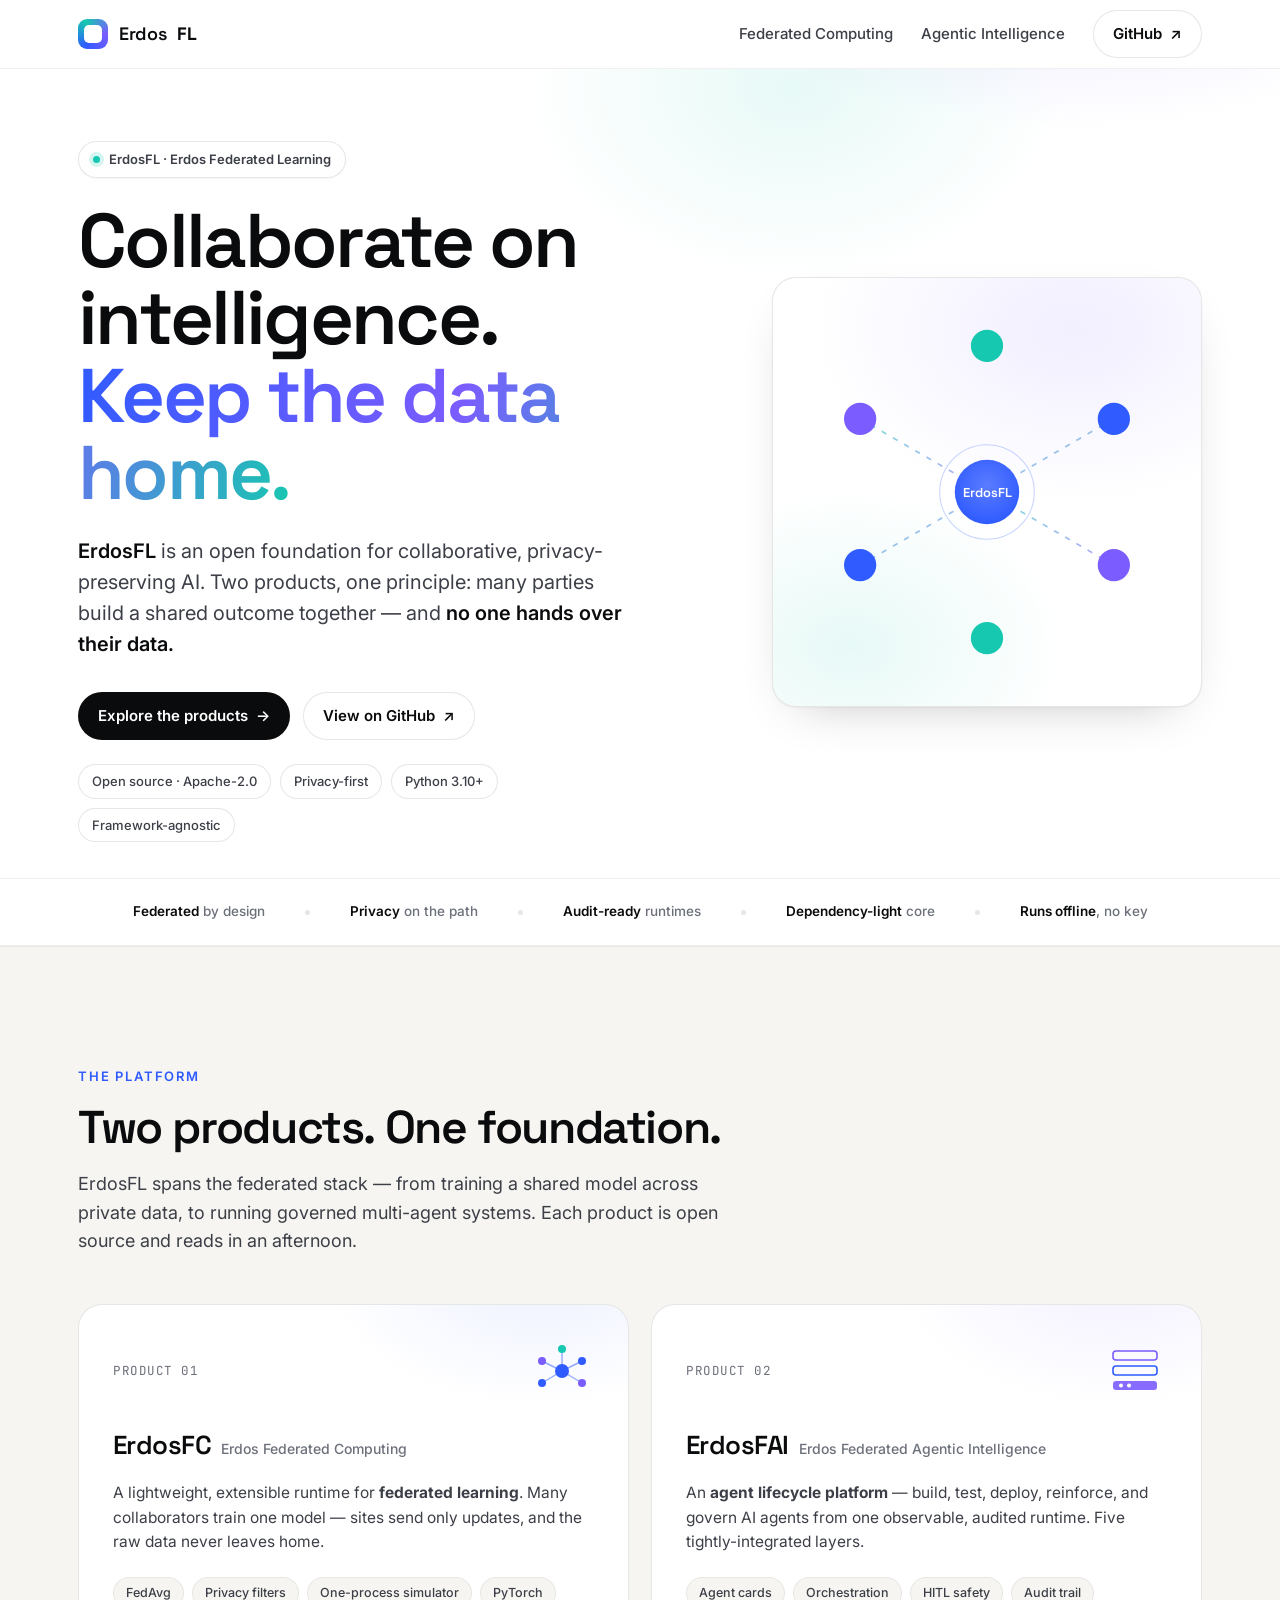
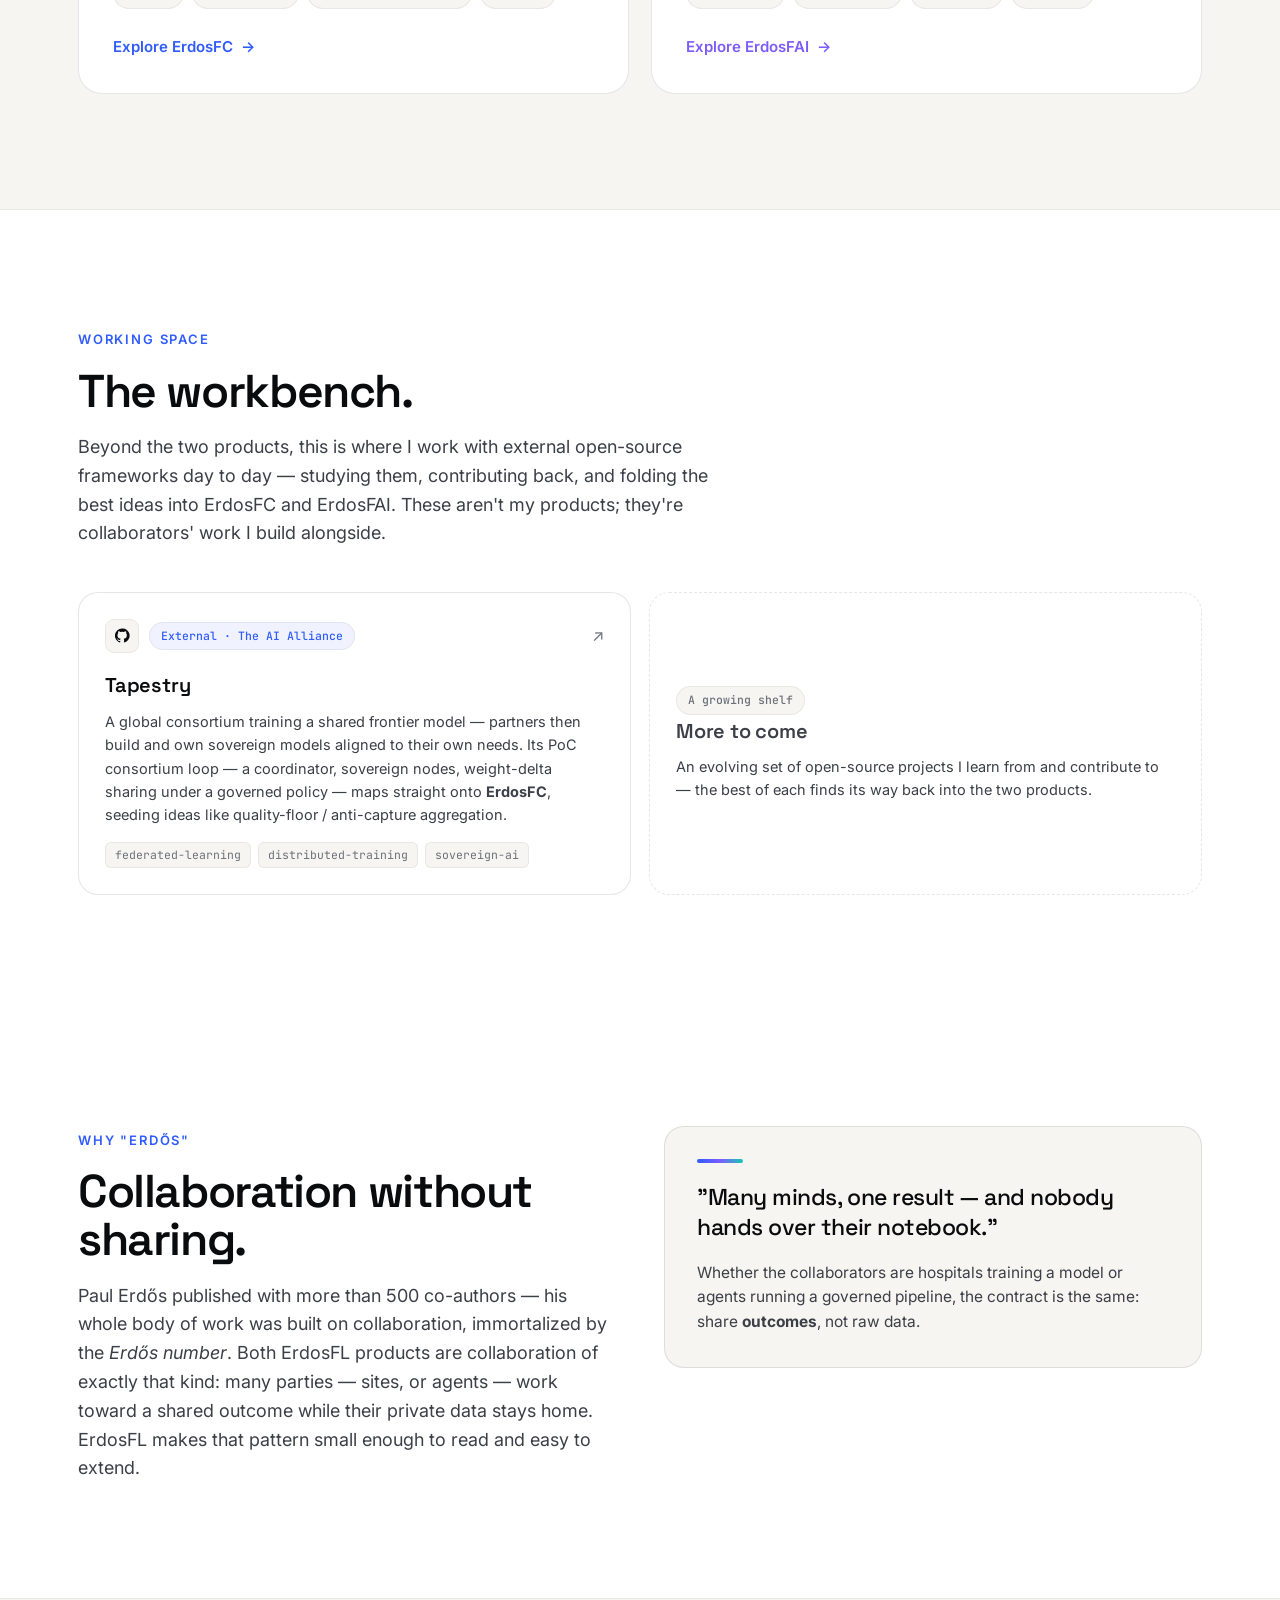
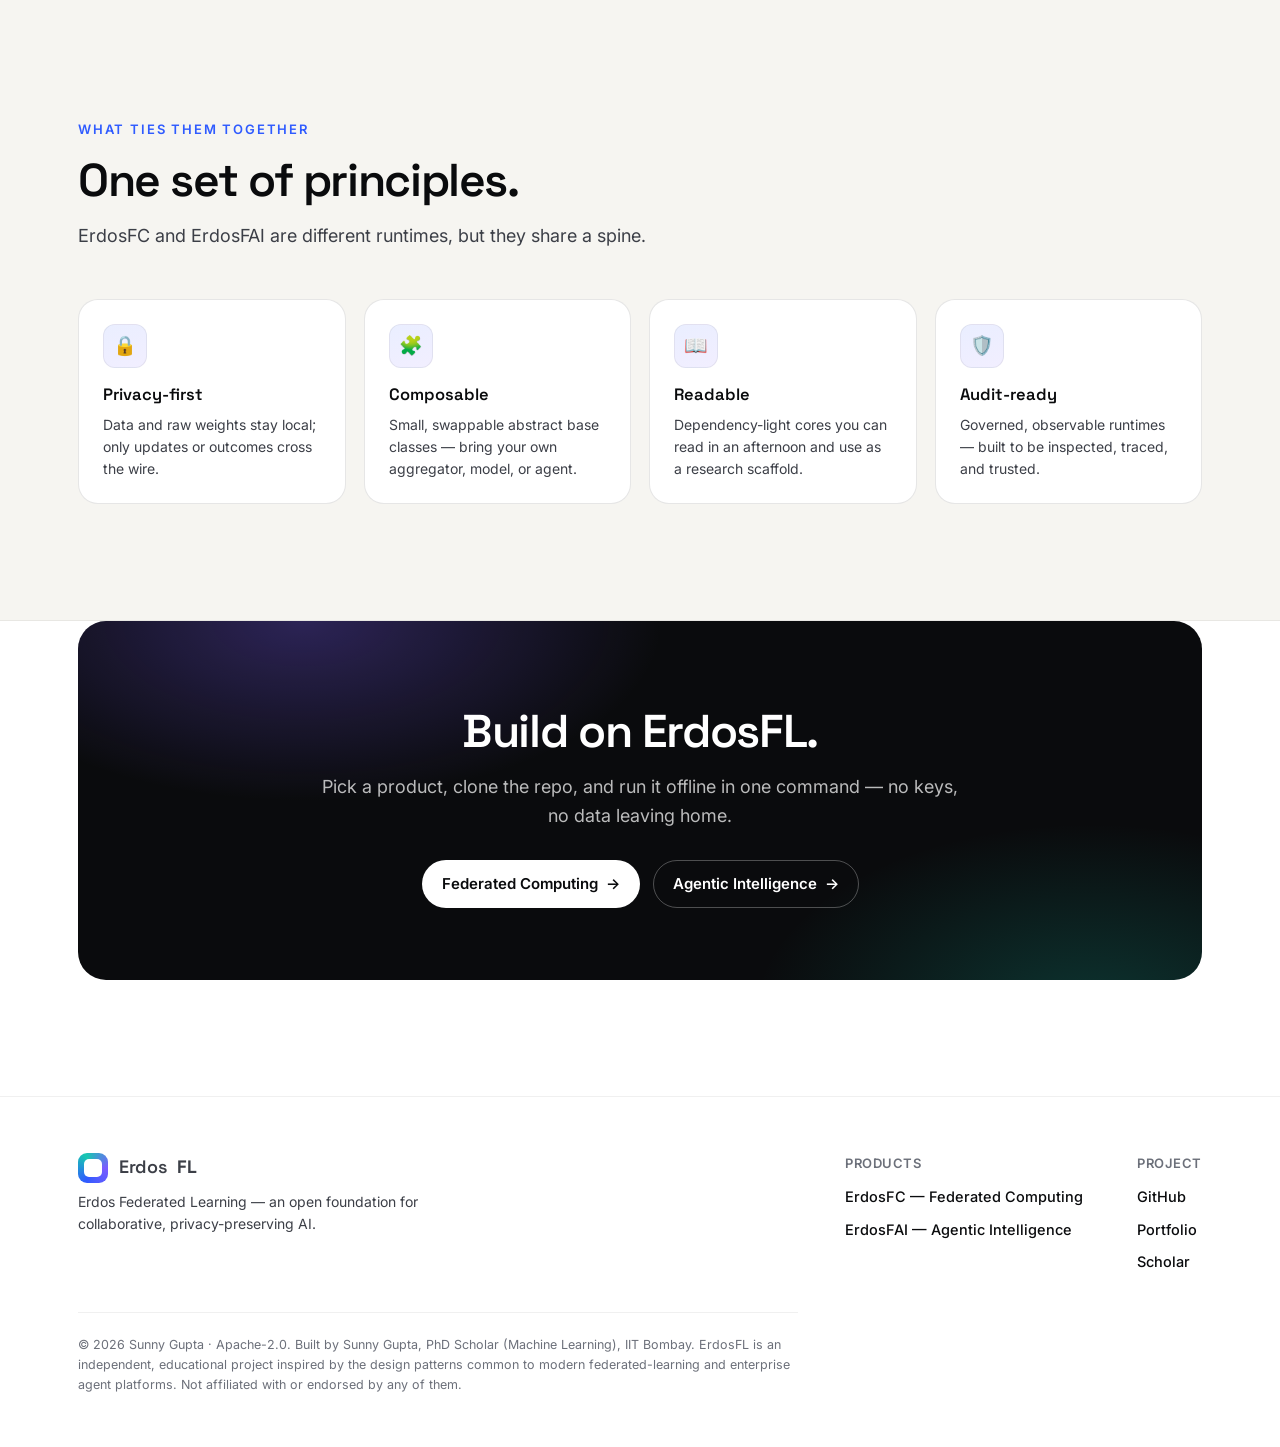
==== commit 41129dce: "ErdosFC: add governed-aggregation + sovereign-artifact roadmap items The new ideas from the Tapestry" ====
--- a/web-home/index.html
+++ b/web-home/index.html
@@ -330,8 +330,9 @@
       </div>
       <h3>Tapestry</h3>
       <p>A global consortium training a shared frontier model — partners then build and own
-         sovereign models aligned to their own needs. Consortium &amp; federated training at
-         frontier scale; rich ground for ideas that feed back into ErdosFC and ErdosFAI.</p>
+         sovereign models aligned to their own needs. Its PoC consortium loop — a coordinator,
+         sovereign nodes, weight-delta sharing under a governed policy — maps straight onto
+         <b>ErdosFC</b>, seeding ideas like quality-floor / anti-capture aggregation.</p>
       <div class="repo-tags"><span>federated-learning</span><span>distributed-training</span><span>sovereign-ai</span></div>
     </a>
 
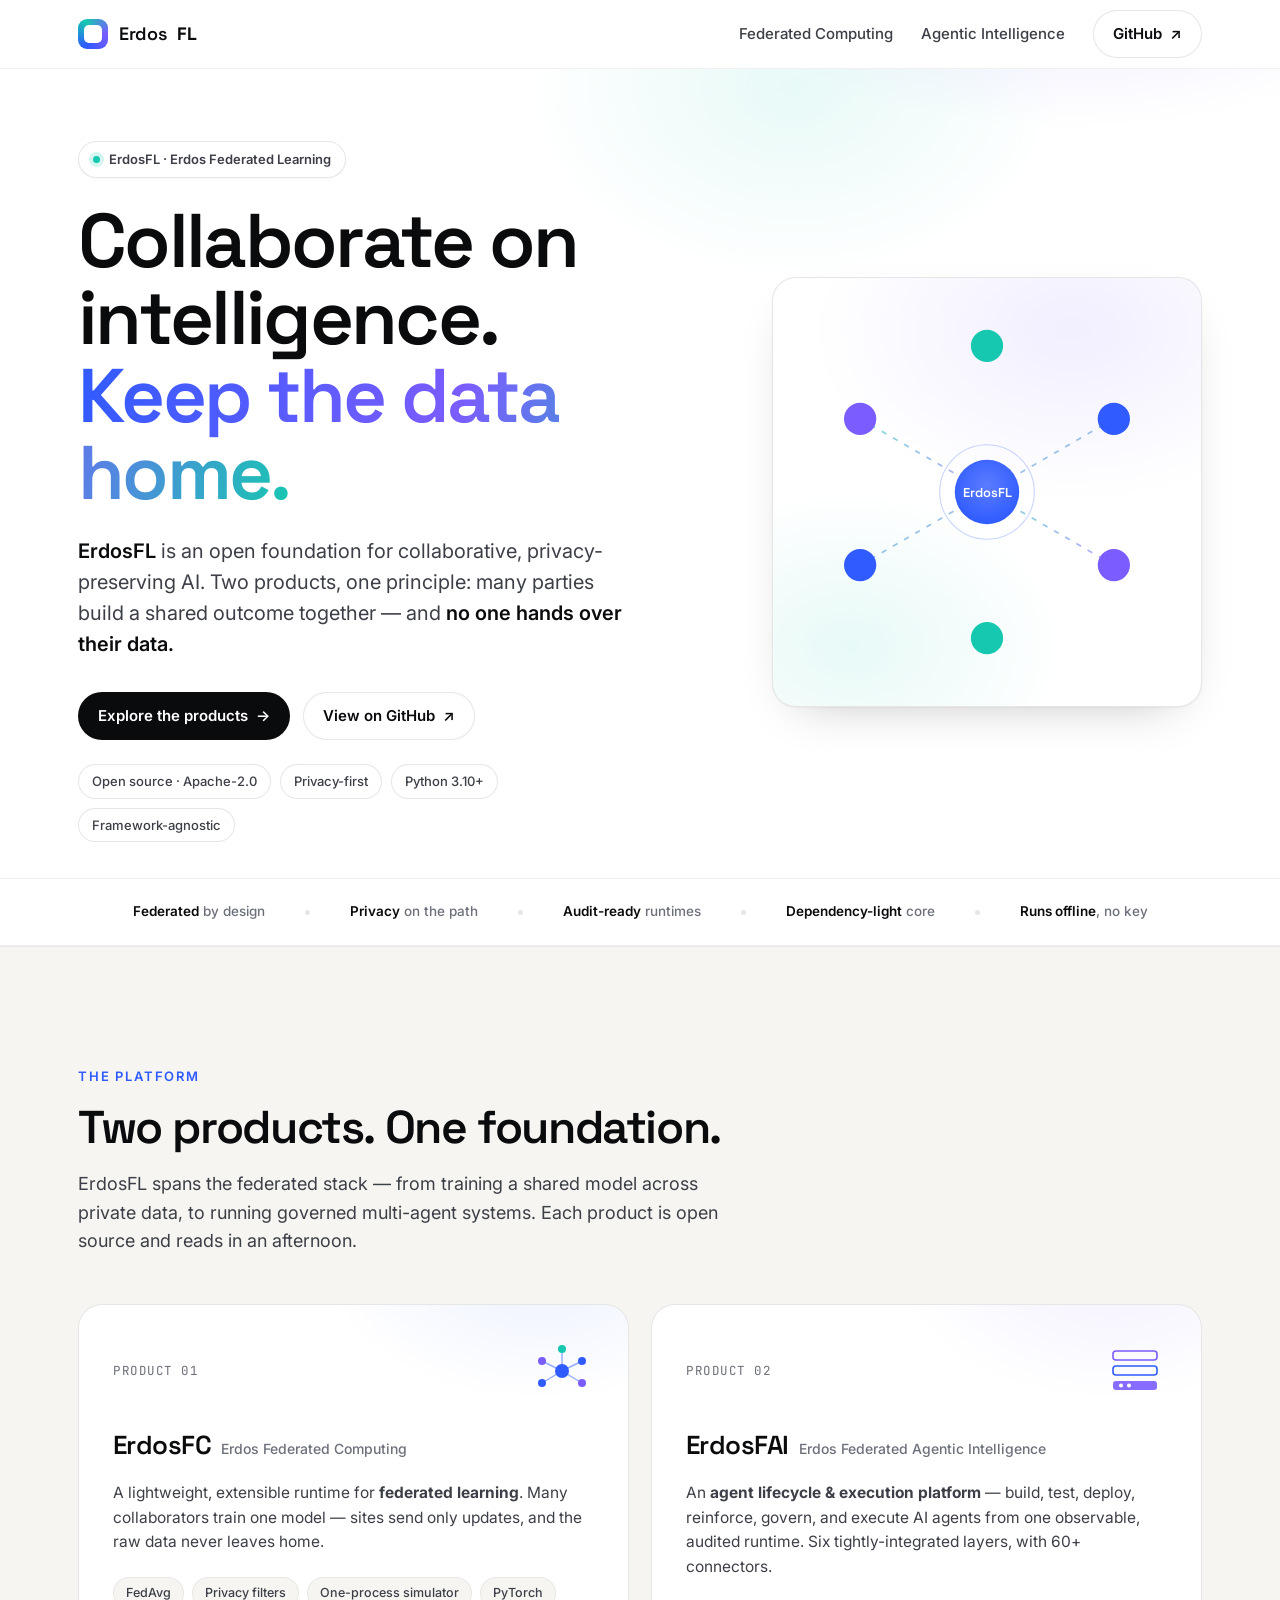
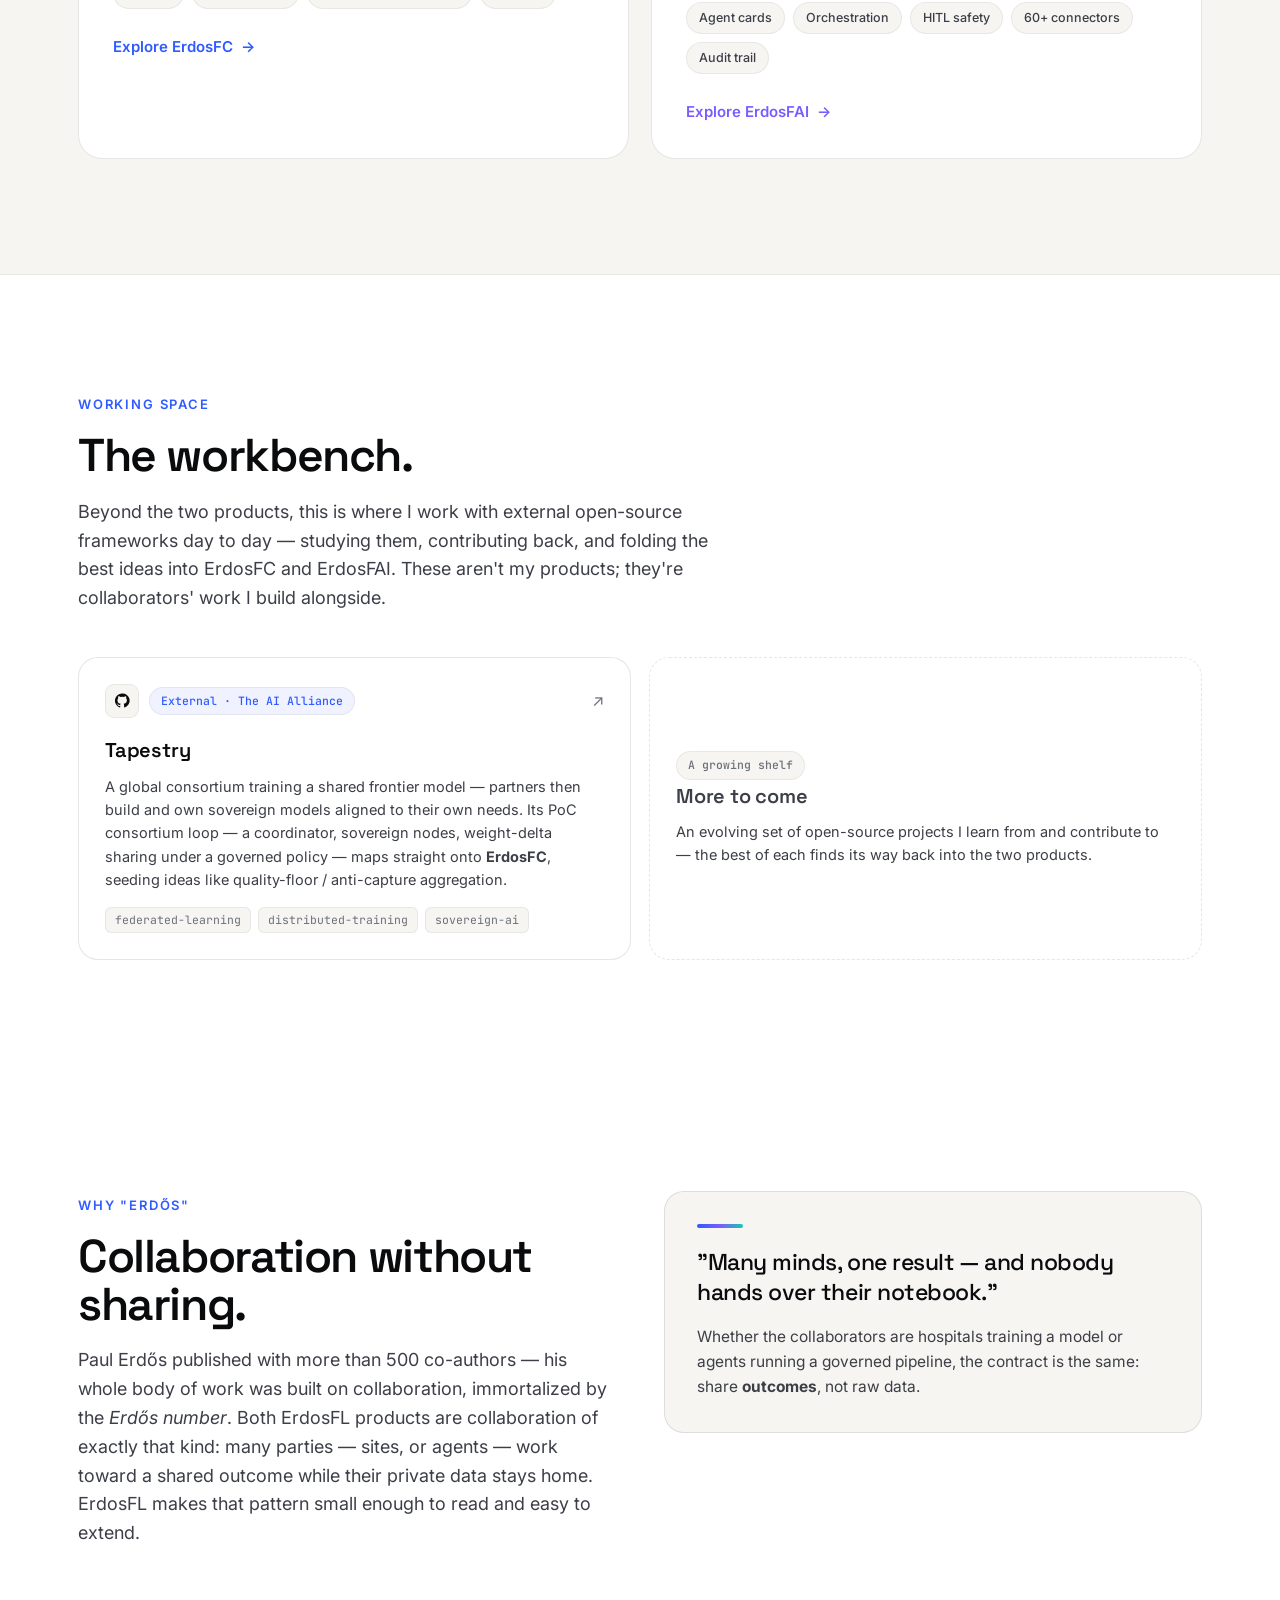
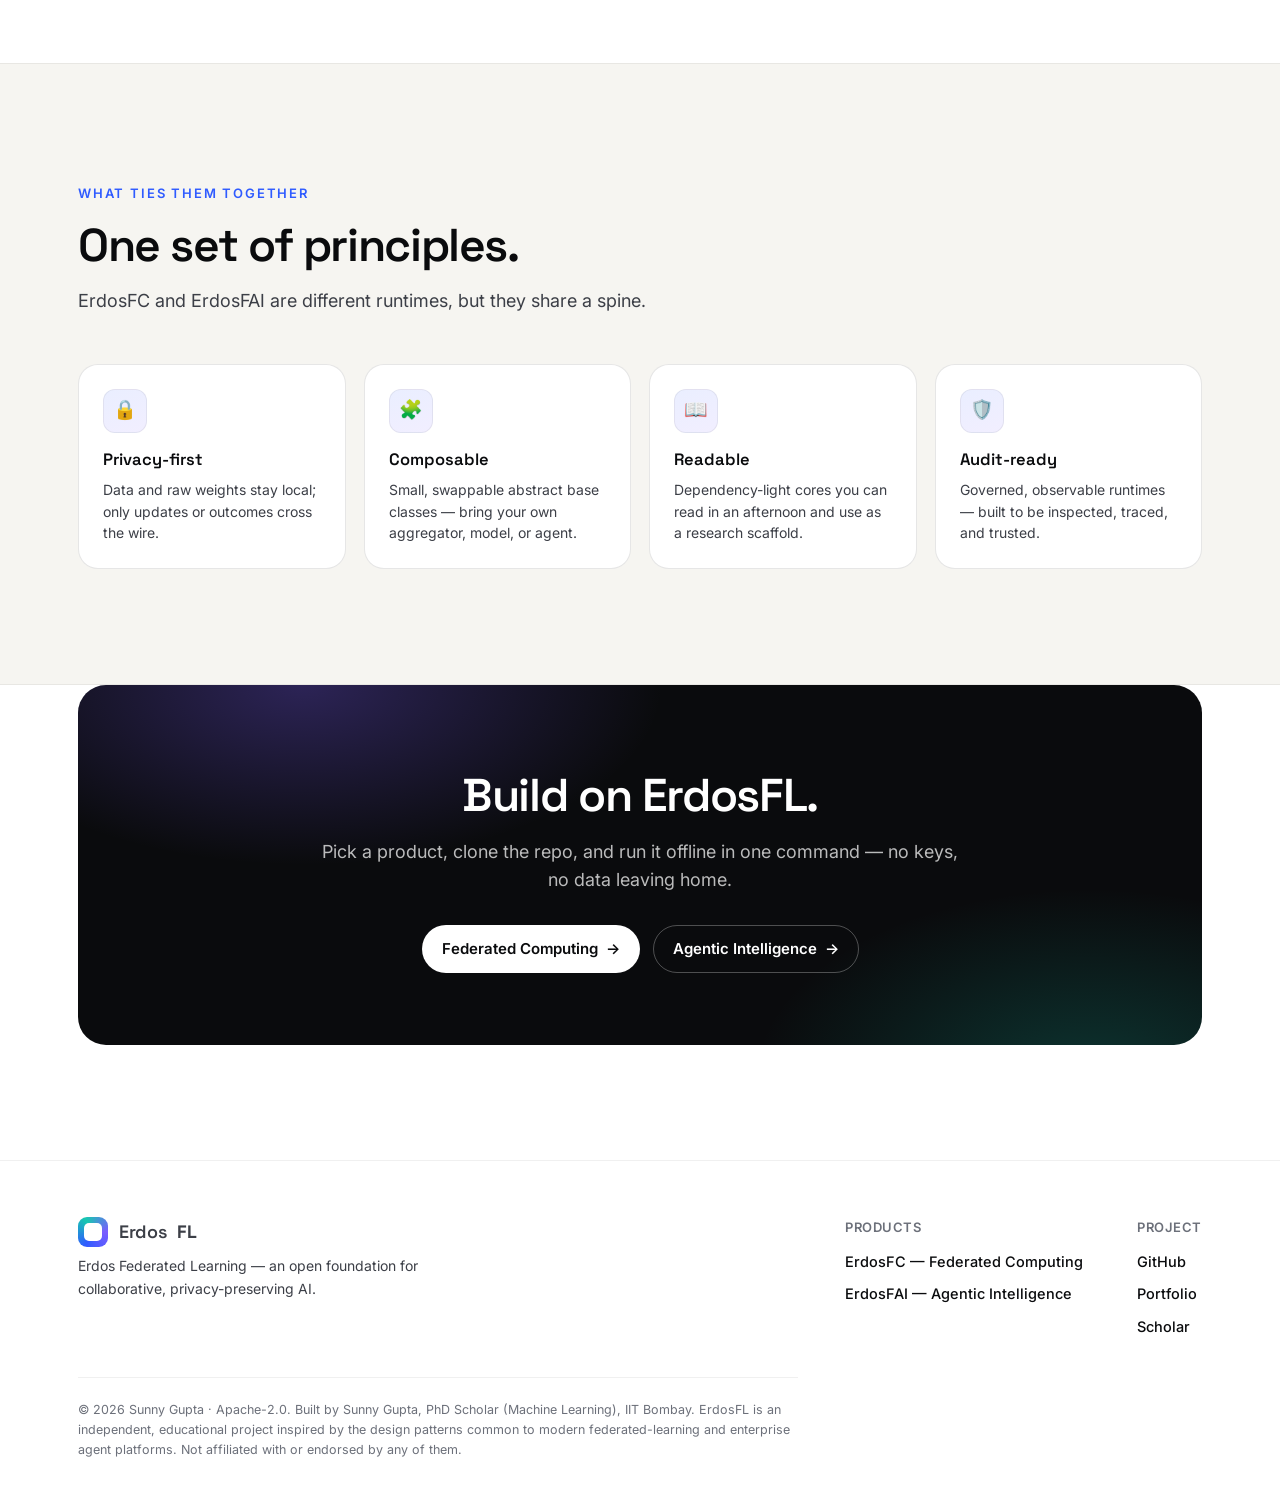
==== commit 275a4e6b: "ErdosFAI: add Execution layer (connectors, templates, routing, risk, RBAC, dry-run) Adds a sixth lay" ====
--- a/web-home/index.html
+++ b/web-home/index.html
@@ -304,9 +304,9 @@
         </svg>
       </div>
       <div class="p-name"><h3>ErdosFAI</h3><span class="full">Erdos Federated Agentic Intelligence</span></div>
-      <p>An <strong>agent lifecycle platform</strong> — build, test, deploy, reinforce, and govern AI
-         agents from one observable, audited runtime. Five tightly-integrated layers.</p>
-      <div class="p-tags"><span>Agent cards</span><span>Orchestration</span><span>HITL safety</span><span>Audit trail</span></div>
+      <p>An <strong>agent lifecycle &amp; execution platform</strong> — build, test, deploy, reinforce, govern, and
+         execute AI agents from one observable, audited runtime. Six tightly-integrated layers, with 60+ connectors.</p>
+      <div class="p-tags"><span>Agent cards</span><span>Orchestration</span><span>HITL safety</span><span>60+ connectors</span><span>Audit trail</span></div>
       <span class="p-cta fai">Explore ErdosFAI <span class="arr">→</span></span>
     </a>
   </div>
